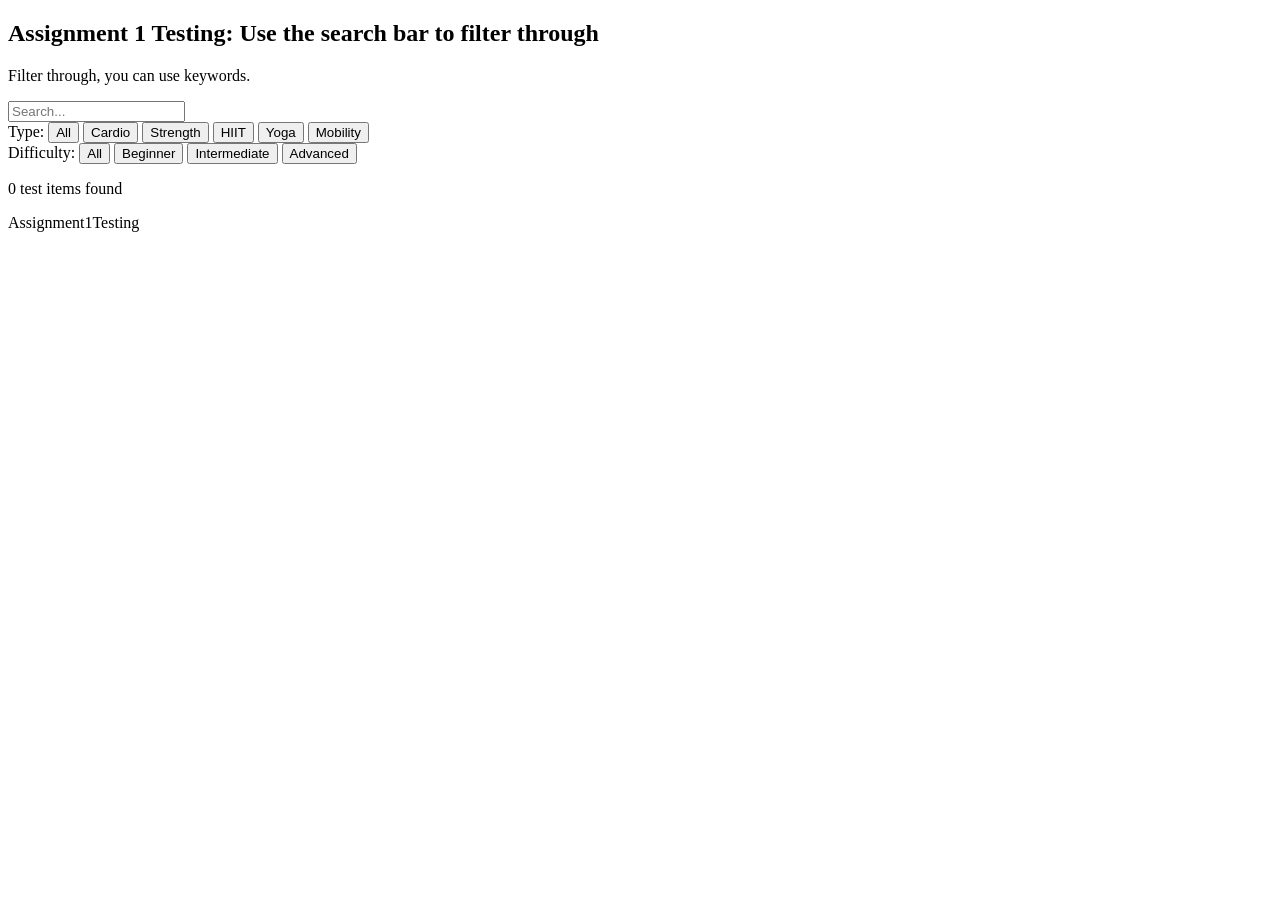
==== assignment1/index.html @ 781f749f "Add files via upload" ====
<!DOCTYPE html>
<html lang="en">
<head>
  <meta charset="UTF-8" />
  <meta name="viewport" content="width=device-width, initial-scale=1.0"/>
  <title>Workout Finder</title>
  <link rel="stylesheet" href="style.css" />
</head>
<body>
  <main>
    <div class="intro">
      <h2>Assignment 1 Testing: Use the search bar to filter through</h2>
      <p>Filter through, you can use keywords.</p>
    </div>

    <input type="text" id="searchInput" placeholder="Search..." />

    <div class="filters">
      <div class="filter-group">
        <label>Type:</label>
        <button class="filter-btn active" data-filter="type" data-value="all">All</button>
        <button class="filter-btn" data-filter="type" data-value="Cardio">Cardio</button>
        <button class="filter-btn" data-filter="type" data-value="Strength">Strength</button>
        <button class="filter-btn" data-filter="type" data-value="HIIT">HIIT</button>
        <button class="filter-btn" data-filter="type" data-value="Yoga">Yoga</button>
        <button class="filter-btn" data-filter="type" data-value="Mobility">Mobility</button>
      </div>
      <div class="filter-group">
        <label>Difficulty:</label>
        <button class="filter-btn active" data-filter="difficulty" data-value="all">All</button>
        <button class="filter-btn" data-filter="difficulty" data-value="Beginner">Beginner</button>
        <button class="filter-btn" data-filter="difficulty" data-value="Intermediate">Intermediate</button>
        <button class="filter-btn" data-filter="difficulty" data-value="Advanced">Advanced</button>
      </div>
    </div>

    <p class="result-count"><span id="resultCount">0</span> test items found</p>

    <div class="grid" id="workoutGrid"></div>
  </main>

  <footer>
    <p>Assignment1Testing</p>
  </footer>

  <script src="script.js"></script>
</body>
</html>
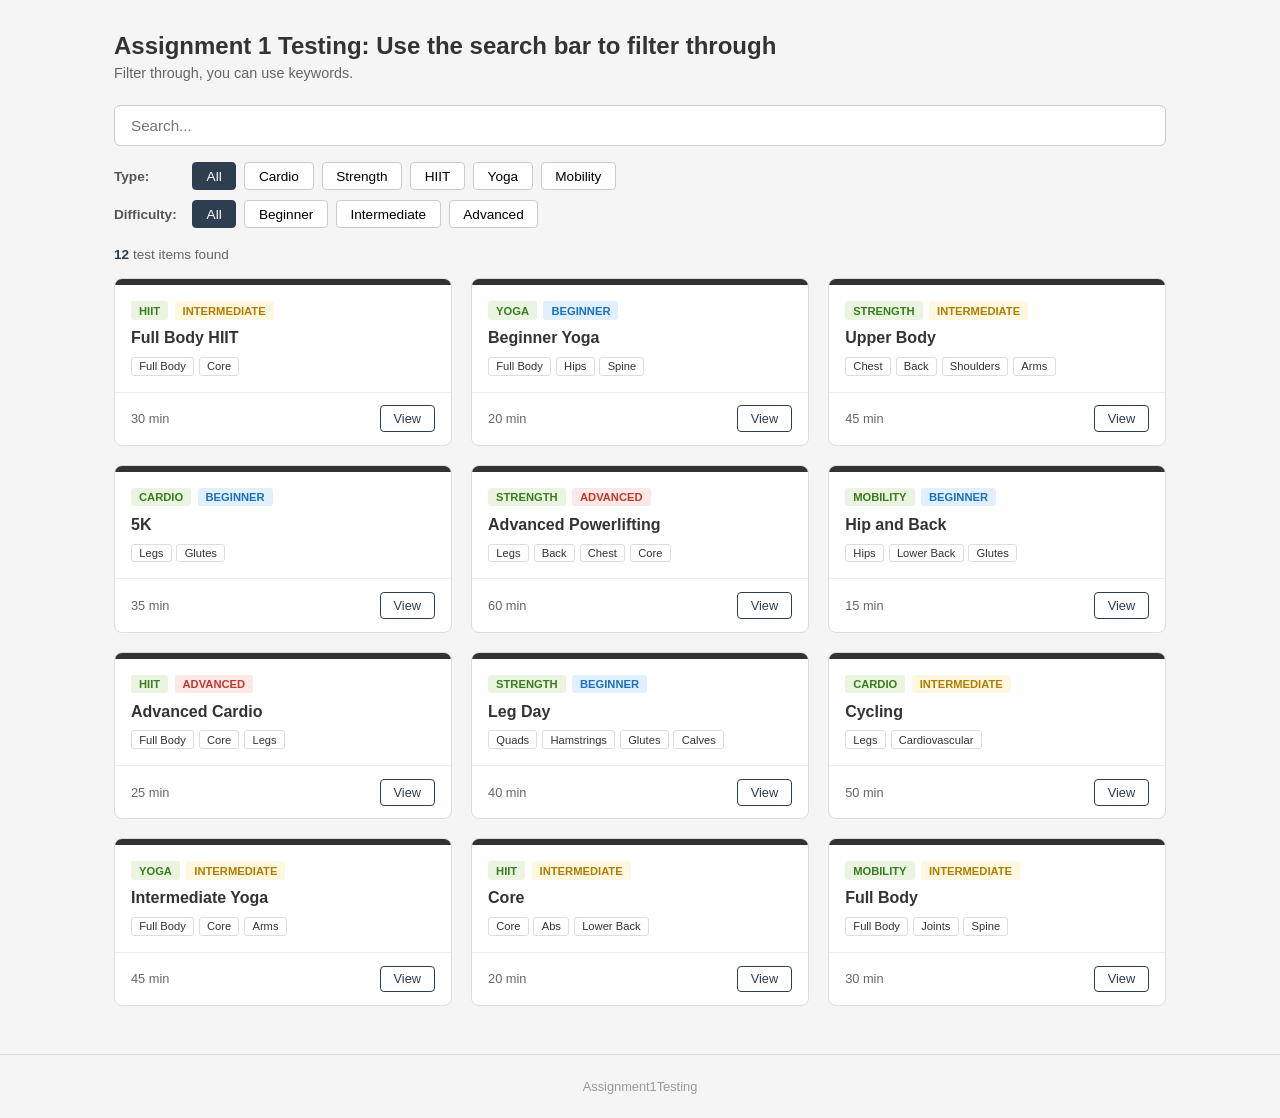
==== commit 7793779e: "Add files via upload" ====
--- a/assignment1/index.html
+++ b/assignment1/index.html
@@ -3,7 +3,7 @@
 <head>
   <meta charset="UTF-8" />
   <meta name="viewport" content="width=device-width, initial-scale=1.0"/>
-  <title>Workout Finder</title>
+  <title>Assignment1</title>
   <link rel="stylesheet" href="style.css" />
 </head>
 <body>
--- a/assignment1/style.css
+++ b/assignment1/style.css
@@ -0,0 +1,277 @@
+* {
+  box-sizing: border-box;
+  margin: 0;
+  padding: 0;
+}
+
+body {
+  font-family: Arial, sans-serif;
+  background-color: #f5f5f5;
+  color: #333;
+}
+
+header {
+  background-color: #2c3e50;
+  color: white;
+  padding: 1rem 2rem;
+  display: flex;
+  justify-content: space-between;
+  align-items: center;
+}
+
+header h1 {
+  font-size: 1.4rem;
+}
+
+nav a {
+  color: white;
+  text-decoration: none;
+  margin-left: 1.2rem;
+  font-size: 0.9rem;
+}
+
+nav a:hover {
+  text-decoration: underline;
+}
+
+main {
+  max-width: 1100px;
+  margin: 2rem auto;
+  padding: 0 1.5rem;
+}
+
+.intro {
+  margin-bottom: 1.5rem;
+}
+
+.intro h2 {
+  font-size: 1.5rem;
+  margin-bottom: 0.3rem;
+}
+
+.intro p {
+  color: #666;
+  font-size: 0.9rem;
+}
+
+#searchInput {
+  width: 100%;
+  padding: 0.7rem 1rem;
+  font-size: 0.95rem;
+  border: 1px solid #ccc;
+  border-radius: 6px;
+  margin-bottom: 1rem;
+  outline: none;
+}
+
+#searchInput:focus {
+  border-color: #2c3e50;
+}
+
+.filters {
+  display: flex;
+  flex-direction: column;
+  gap: 0.6rem;
+  margin-bottom: 1.2rem;
+}
+
+.filter-group {
+  display: flex;
+  flex-wrap: wrap;
+  align-items: center;
+  gap: 0.5rem;
+}
+
+.filter-group label {
+  font-size: 0.85rem;
+  font-weight: bold;
+  color: #555;
+  width: 70px;
+}
+
+.filter-btn {
+  padding: 0.35rem 0.85rem;
+  font-size: 0.85rem;
+  border: 1px solid #ccc;
+  border-radius: 4px;
+  background: white;
+  cursor: pointer;
+  transition: all 0.15s;
+}
+
+.filter-btn:hover {
+  border-color: #2c3e50;
+  color: #2c3e50;
+}
+
+.filter-btn.active {
+  background-color: #2c3e50;
+  color: white;
+  border-color: #2c3e50;
+}
+
+.result-count {
+  font-size: 0.85rem;
+  color: #666;
+  margin-bottom: 1rem;
+}
+
+.result-count span {
+  font-weight: bold;
+  color: #2c3e50;
+}
+
+.grid {
+  display: grid;
+  grid-template-columns: repeat(auto-fill, minmax(280px, 1fr));
+  gap: 1.2rem;
+}
+
+.card {
+  background: white;
+  border: 1px solid #ddd;
+  border-radius: 8px;
+  overflow: hidden;
+  display: flex;
+  flex-direction: column;
+}
+
+.card:hover {
+  border-color: #aaa;
+}
+
+.card-top {
+  height: 6px;
+}
+
+.card-body {
+  padding: 1rem;
+  flex: 1;
+}
+
+.card-tags {
+  display: flex;
+  gap: 0.4rem;
+  margin-bottom: 0.6rem;
+  flex-wrap: wrap;
+}
+
+.tag {
+  font-size: 0.7rem;
+  padding: 0.2rem 0.5rem;
+  border-radius: 3px;
+  font-weight: bold;
+  text-transform: uppercase;
+}
+
+.tag-type {
+  background-color: #eaf4e1;
+  color: #3a7d1e;
+}
+
+.tag-beginner {
+  background-color: #e0f0ff;
+  color: #1a6fbf;
+}
+
+.tag-intermediate {
+  background-color: #fff8e0;
+  color: #b07d00;
+}
+
+.tag-advanced {
+  background-color: #fde8e8;
+  color: #c0392b;
+}
+
+.card-body h3 {
+  font-size: 1rem;
+  margin-bottom: 0.4rem;
+}
+
+.card-body p {
+  font-size: 0.85rem;
+  color: #666;
+  line-height: 1.5;
+}
+
+.muscles {
+  display: flex;
+  flex-wrap: wrap;
+  gap: 0.3rem;
+  margin-top: 0.6rem;
+}
+
+.muscle {
+  font-size: 0.7rem;
+  padding: 0.15rem 0.45rem;
+  border: 1px solid #ddd;
+  border-radius: 3px;
+  color: #333;
+}
+
+.card-footer {
+  padding: 0.8rem 1rem;
+  border-top: 1px solid #eee;
+  display: flex;
+  justify-content: space-between;
+  align-items: center;
+}
+
+.card-meta {
+  font-size: 0.8rem;
+  color: #666;
+  display: flex;
+  gap: 1rem;
+}
+
+.btn-view {
+  font-size: 0.8rem;
+  padding: 0.3rem 0.8rem;
+  background: white;
+  border: 1px solid #2c3e50;
+  color: #2c3e50;
+  border-radius: 4px;
+  cursor: pointer;
+}
+
+.btn-view:hover {
+  background: #2c3e50;
+  color: white;
+}
+
+.empty {
+  grid-column: 1 / -1;
+  text-align: center;
+  padding: 3rem;
+  color: #999;
+}
+
+footer {
+  text-align: center;
+  padding: 1.5rem;
+  font-size: 0.8rem;
+  color: #999;
+  margin-top: 3rem;
+  border-top: 1px solid #ddd;
+}
+
+@media (max-width: 600px) {
+  header {
+    flex-direction: column;
+    gap: 0.5rem;
+    text-align: center;
+  }
+
+  nav a {
+    margin: 0 0.5rem;
+  }
+
+  .grid {
+    grid-template-columns: 1fr;
+  }
+
+  .filter-group label {
+    width: 100%;
+  }
+}
